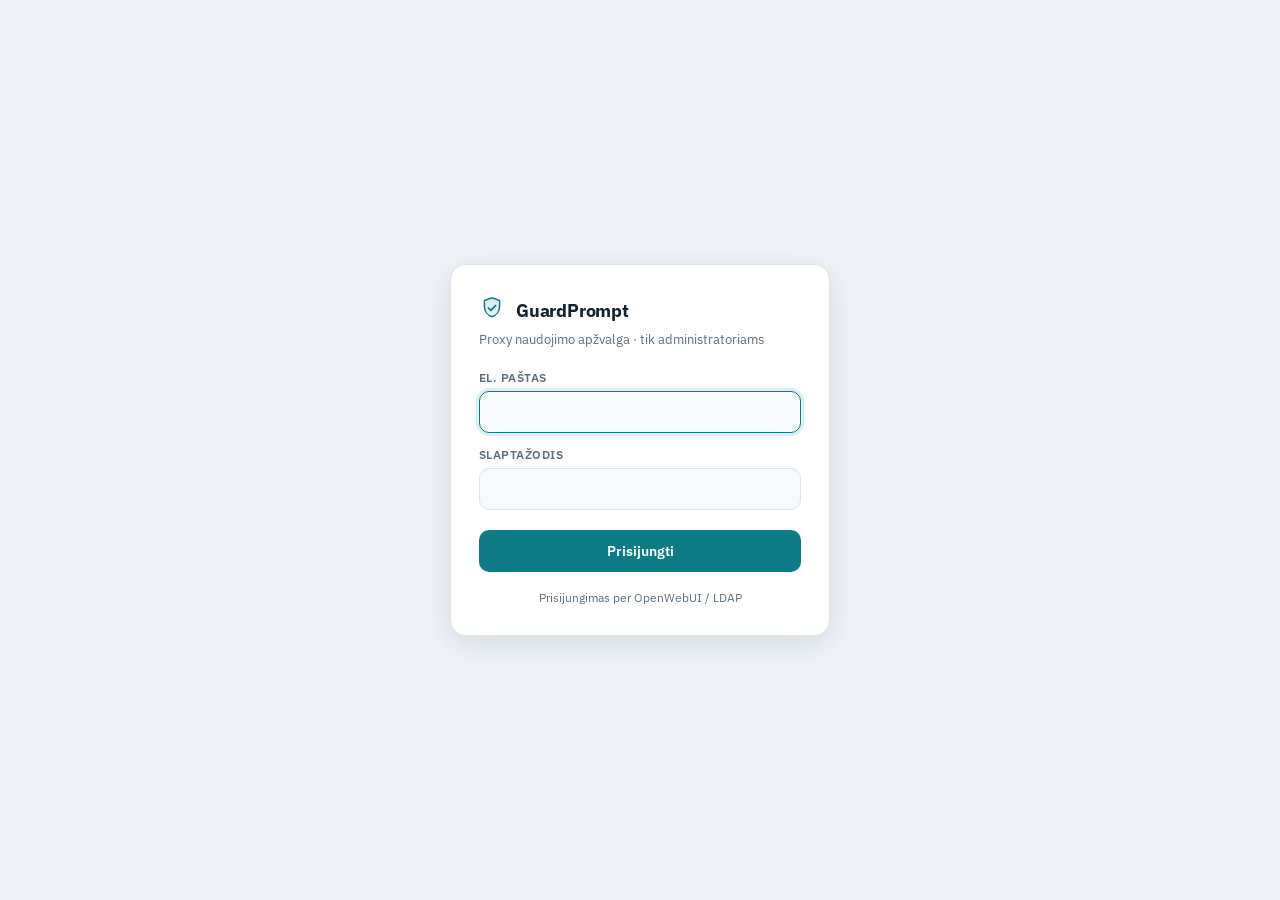
==== gp-usage/static/login.html @ f7066514 "Add protected version" ====
<!doctype html><html lang="lt"><head><meta charset="utf-8"><meta name="viewport" content="width=device-width,initial-scale=1">
<title>Prisijungimas · Proxy naudojimas</title>
<link rel="preconnect" href="https://fonts.googleapis.com"><link rel="preconnect" href="https://fonts.gstatic.com" crossorigin>
<link rel="stylesheet" href="https://fonts.googleapis.com/css2?family=IBM+Plex+Sans:wght@400;500;600;700&display=swap">
<style>
:root{--ground:#eef2f6;--surface:#fff;--surface-2:#f6f9fb;--ink:#132330;--muted:#5c6f7e;--border:#dde5ec;--accent:#0e7c86;--accent-soft:#dcf0f2;--crit:#bd3b2f;--crit-soft:#f7dfdc;--shadow:0 8px 30px rgba(19,35,48,.10)}
@media (prefers-color-scheme:dark){:root{--ground:#0c141d;--surface:#111e29;--surface-2:#0f1a24;--ink:#e7eef4;--muted:#93a5b3;--border:#22323f;--accent:#28b7c3;--accent-soft:#13313a;--crit:#e0645a;--crit-soft:#331b19;--shadow:0 10px 40px rgba(0,0,0,.5)}}
*{box-sizing:border-box}html,body{height:100%}
body{margin:0;background:var(--ground);color:var(--ink);font-family:"IBM Plex Sans",system-ui,sans-serif;display:grid;place-items:center;padding:20px}
.card{width:100%;max-width:380px;background:var(--surface);border:1px solid var(--border);border-radius:16px;box-shadow:var(--shadow);padding:30px 28px}
.brand{display:flex;align-items:center;gap:11px;margin-bottom:6px}
.brand .s{color:var(--accent)}
.brand b{font-weight:700;font-size:18px;letter-spacing:-.2px}
.sub{color:var(--muted);font-size:13px;margin:2px 0 22px}
label{display:block;font-size:12px;font-weight:600;color:var(--muted);margin:14px 0 6px;text-transform:uppercase;letter-spacing:.04em}
input{width:100%;border:1px solid var(--border);background:var(--surface-2);color:var(--ink);border-radius:10px;padding:11px 13px;font:inherit;font-size:14px;outline:none}
input:focus{border-color:var(--accent);box-shadow:0 0 0 3px var(--accent-soft)}
button{width:100%;margin-top:20px;border:0;background:var(--accent);color:#fff;font:inherit;font-weight:600;font-size:14px;padding:12px;border-radius:10px;cursor:pointer}
button:hover{filter:brightness(1.06)}
.err{background:var(--crit-soft);color:var(--crit);border-radius:10px;padding:10px 12px;font-size:13px;margin-top:16px;font-weight:500}
.foot{color:var(--muted);font-size:11.5px;text-align:center;margin-top:18px}
</style></head><body>
<form class="card" method="post" action="login">
  <div class="brand"><span class="s"><svg width="26" height="26" viewBox="0 0 24 24" fill="none"><path d="M12 2.5l7 2.6v5.4c0 4.6-3 8.3-7 9.6-4-1.3-7-5-7-9.6V5.1l7-2.6z" fill="currentColor" opacity=".13"/><path d="M12 2.5l7 2.6v5.4c0 4.6-3 8.3-7 9.6-4-1.3-7-5-7-9.6V5.1l7-2.6z" stroke="currentColor" stroke-width="1.4"/><path d="M8.7 12l2.2 2.2 4.4-4.4" stroke="currentColor" stroke-width="1.6" stroke-linecap="round" stroke-linejoin="round"/></svg></span><b>GuardPrompt</b></div>
  <div class="sub">Proxy naudojimo apžvalga · tik administratoriams</div>
  <label for="email">El. paštas</label>
  <input id="email" name="email" type="email" autocomplete="username" required autofocus>
  <label for="password">Slaptažodis</label>
  <input id="password" name="password" type="password" autocomplete="current-password" required>
  <button type="submit">Prisijungti</button>
  <!--ERR-->
  <div class="foot">Prisijungimas per OpenWebUI / LDAP</div>
</form>
</body></html>
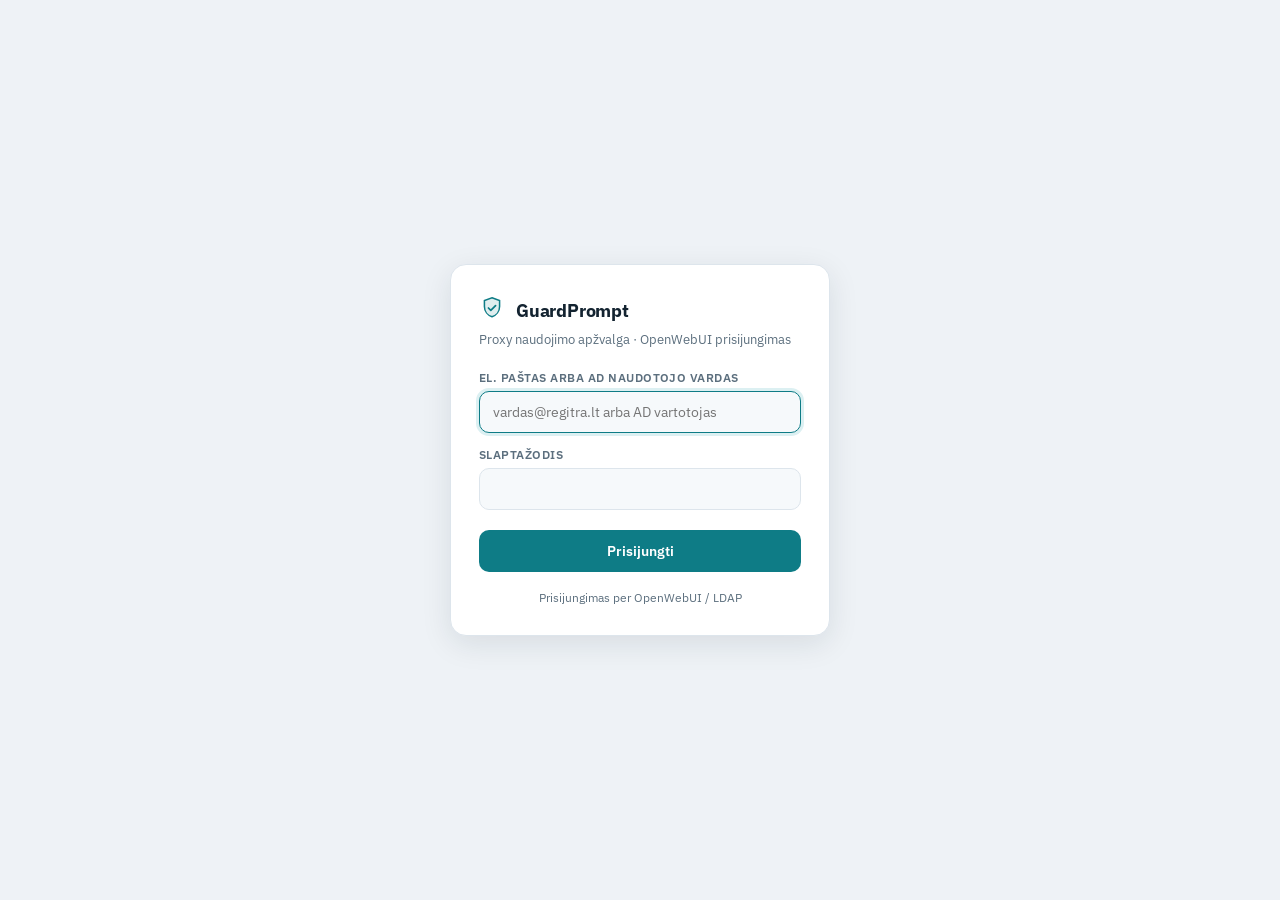
==== commit 24f8d7e0: "Add protected version" ====
--- a/gp-usage/static/login.html
+++ b/gp-usage/static/login.html
@@ -22,9 +22,10 @@
 </style></head><body>
 <form class="card" method="post" action="login">
   <div class="brand"><span class="s"><svg width="26" height="26" viewBox="0 0 24 24" fill="none"><path d="M12 2.5l7 2.6v5.4c0 4.6-3 8.3-7 9.6-4-1.3-7-5-7-9.6V5.1l7-2.6z" fill="currentColor" opacity=".13"/><path d="M12 2.5l7 2.6v5.4c0 4.6-3 8.3-7 9.6-4-1.3-7-5-7-9.6V5.1l7-2.6z" stroke="currentColor" stroke-width="1.4"/><path d="M8.7 12l2.2 2.2 4.4-4.4" stroke="currentColor" stroke-width="1.6" stroke-linecap="round" stroke-linejoin="round"/></svg></span><b>GuardPrompt</b></div>
-  <div class="sub">Proxy naudojimo apžvalga · tik administratoriams</div>
-  <label for="email">El. paštas</label>
-  <input id="email" name="email" type="email" autocomplete="username" required autofocus>
+  <div class="sub">Proxy naudojimo apžvalga · OpenWebUI prisijungimas</div>
+  <label for="email">El. paštas arba AD naudotojo vardas</label>
+  <input id="email" name="email" type="text" autocomplete="username" required autofocus
+         placeholder="vardas@regitra.lt arba AD vartotojas">
   <label for="password">Slaptažodis</label>
   <input id="password" name="password" type="password" autocomplete="current-password" required>
   <button type="submit">Prisijungti</button>
